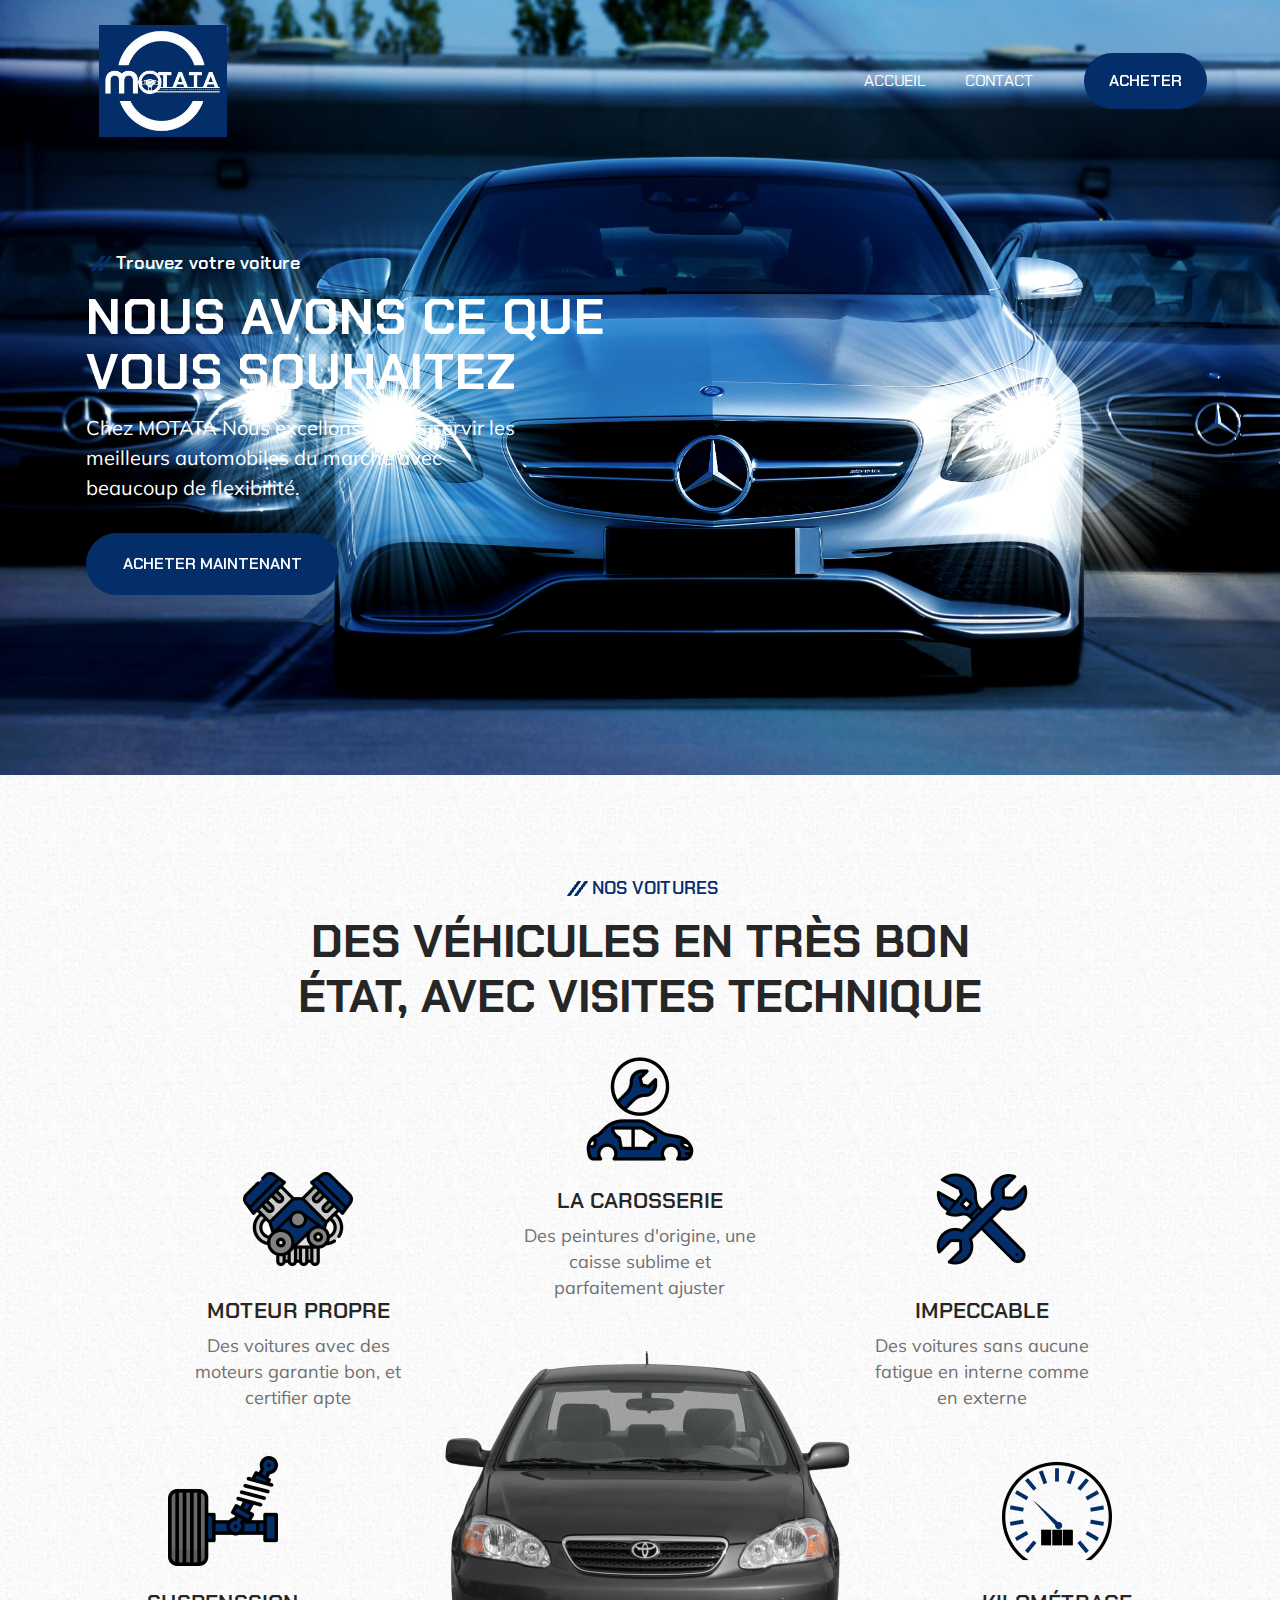
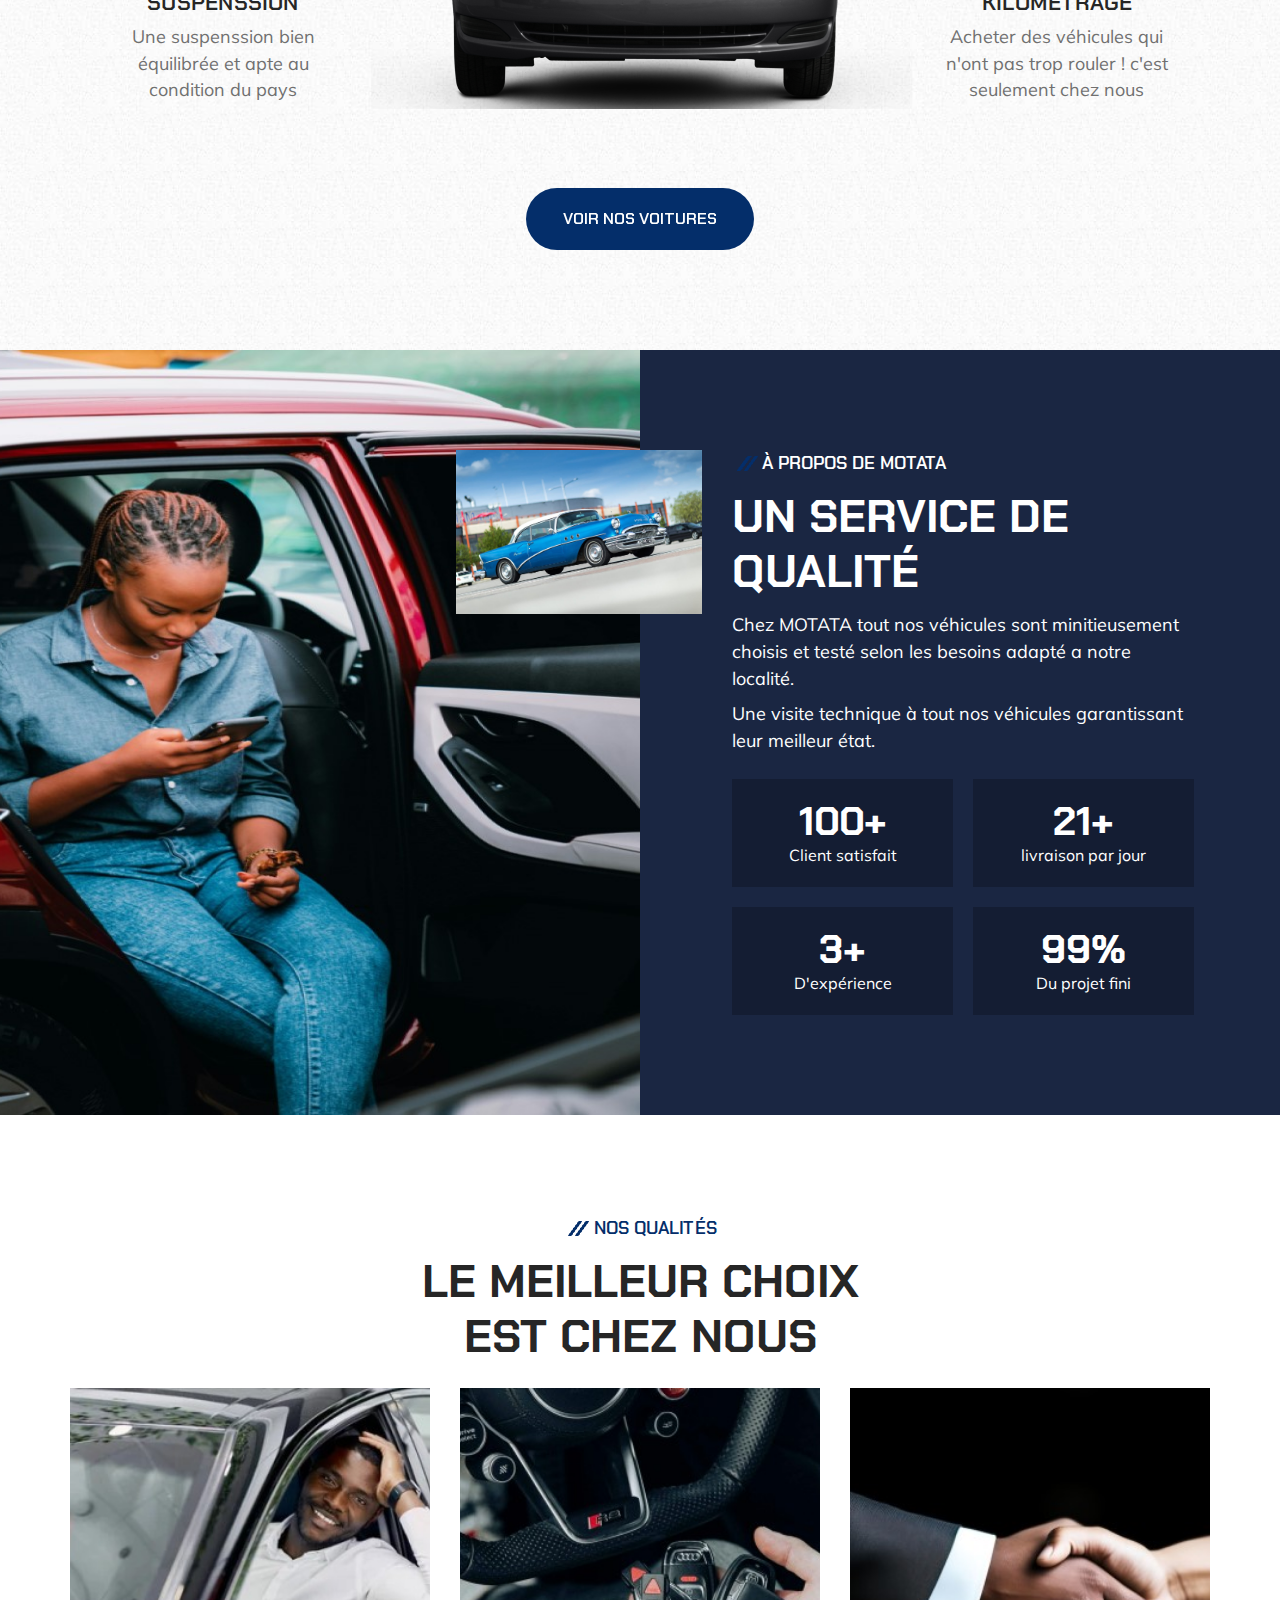
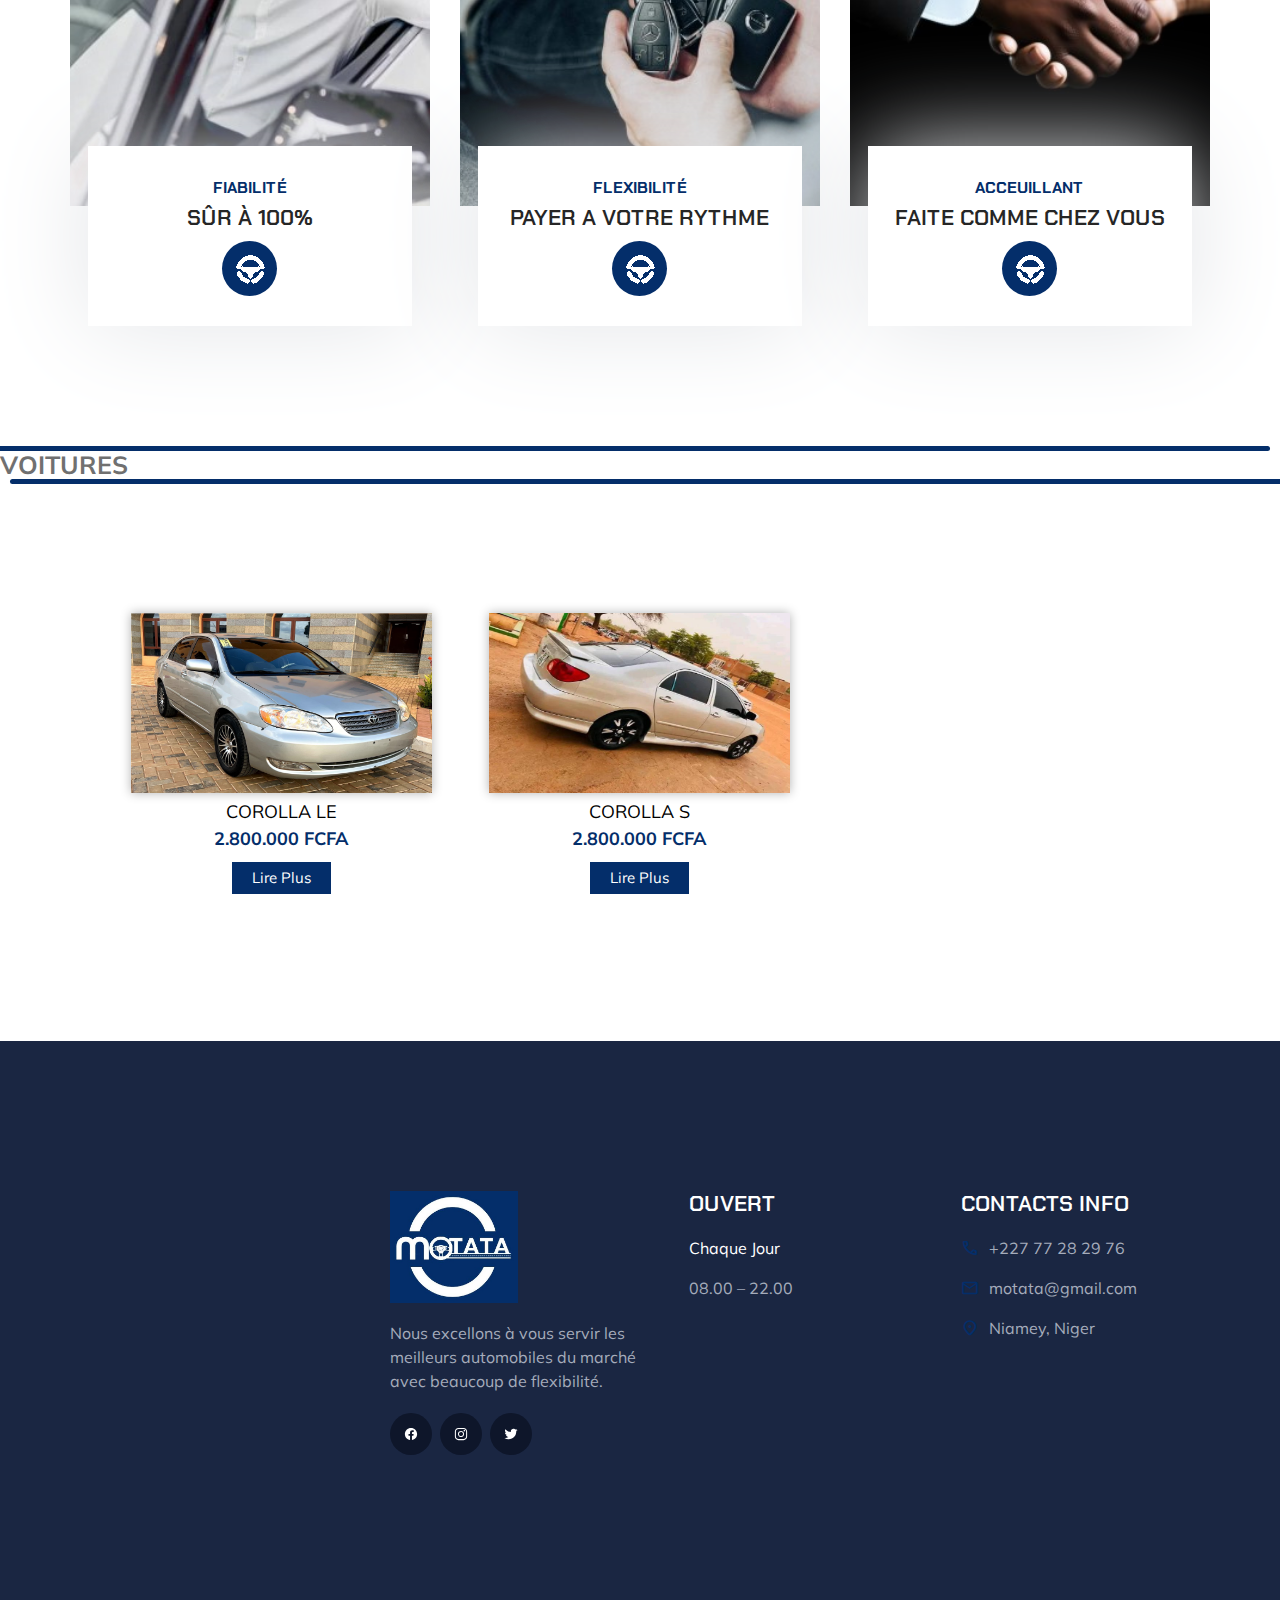
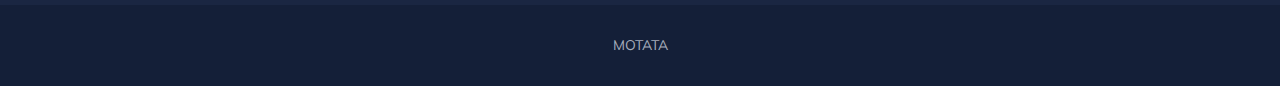
==== index.html @ 0cacd3db "i" ====
<!DOCTYPE html>
<html lang="en">

<head>
  <meta charset="UTF-8">
  <meta http-equiv="X-UA-Compatible" content="IE=edge">
  <meta name="viewport" content="width=device-width, initial-scale=1.0">

  <!-- 
    - primary meta tags
  -->
  <title>MOTATA</title>
  <meta name="title" content="MOTATA">
  <meta name="description" content="MOTATA est la meilleure entreprise en matière d'automobile">

  <!-- 
    - favicon
  -->
  <link rel="shortcut icon" href="./favicon.png" type="image/svg+xml">

  <!-- 
    - google font link
  -->
  <link rel="preconnect" href="https://fonts.googleapis.com">
  <link rel="preconnect" href="https://fonts.gstatic.com" crossorigin>
  <link href="https://fonts.googleapis.com/css2?family=Chakra+Petch:wght@400;600;700&family=Mulish&display=swap"
    rel="stylesheet">

  <!-- 
    - material icon font
  -->
  <link rel="stylesheet"
    href="https://fonts.googleapis.com/css2?family=Material+Symbols+Rounded:opsz,wght,FILL,GRAD@40,600,0,0" />

  <!-- 
    - custom css link
  -->
  <link rel="stylesheet" href="./assets/css/style.css">

  <!-- 
    - preload images
  -->
  <link rel="preload" as="image" href="./assets/images/Banner.jpg">
  <link rel="preload" as="image" href="./assets/images/Banner.png">

</head>

<body>

  <!-- 
    - #HEADER
  -->

  <header class="header">
    <div class="container">

      <a href="#" class="logo">
        <img src="./assets/images/logo.png" width="128" height="63" alt="autofix home">
      </a>

      <nav class="navbar" data-navbar>
        <ul class="navbar-list">

          <li>
            <a href="#" class="navbar-link">Accueil</a>
          </li>

          <li>
            <a href="https://wa.me/22777282976" class="navbar-link">Contact</a>
          </li>

        </ul>
      </nav>

      <a href="https://surveyheart.com/form/664c59cbda06d43cc4a188f7" class="btn btn-primary">
        <span class="span">Acheter</span>
      </a>

      <button class="nav-toggle-btn" aria-label="toggle menu" data-nav-toggler>
        <span class="nav-toggle-icon icon-1"></span>
        <span class="nav-toggle-icon icon-2"></span>
        <span class="nav-toggle-icon icon-3"></span>
      </button>

    </div>
  </header>





  <main>
    <article>

      <!-- 
        - #HERO
      -->

      <section class="hero has-bg-image" aria-label="home" style="background-image: url('./assets/images/Banner.png')">
        <div class="container">

          <div class="hero-content">

            <p class="section-subtitle :dark">Trouvez votre voiture</p>

            <h1 class="h1 section-title">Nous avons ce que vous souhaitez</h1>

            <p class="section-text">
              Chez MOTATA Nous excellons à vous servir les meilleurs automobiles du marché avec beaucoup de flexibilité.
            </p>

            <a href="#cars" class="btn">
              <span class="span">Acheter Maintenant</span>
            </a>
      </section>





      <!-- 
        - #SERVICE
      -->

      <section class="section service has-bg-image" aria-labelledby="service-label"
        style="background-image: url('./assets/images/service-bg.jpg')">
        <div class="container">

          <p class="section-subtitle :light" id="service-label">NOS VOITURES</p>

          <h2 class="h2 section-title">Des véhicules en très bon état, avec visites technique</h2>

          <ul class="service-list">

            <li>
              <div class="service-card">

                <figure class="card-icon">
                  <img src="./assets/images/services-1.png" width="110" height="110" loading="lazy" alt="Engine Repair">
                </figure>

                <h3 class="h3 card-title">Moteur Propre</h3>

                <p class="card-text">
                  Des voitures avec des moteurs garantie bon, et certifier apte
                </p>

              </div>
            </li>

            <li>
              <div class="service-card">

                <figure class="card-icon">
                  <img src="./assets/images/services-2.png" width="110" height="110" loading="lazy" alt="Brake Repair">
                </figure>

                <h3 class="h3 card-title">La carosserie</h3>

                <p class="card-text">
                  Des peintures d'origine, une caisse sublime et parfaitement ajuster
                </p>

              </div>
            </li>

            <li>
              <div class="service-card">

                <figure class="card-icon">
                  <img src="./assets/images/services-3.png" width="110" height="110" loading="lazy" alt="Tire Repair">
                </figure>

                <h3 class="h3 card-title">Impeccable</h3>

                <p class="card-text">
                  Des voitures sans aucune fatigue en interne comme en externe
                </p>

              </div>
            </li>

            <li>
              <div class="service-card">

                <figure class="card-icon">
                  <img src="./assets/images/services-4.png" width="110" height="110" loading="lazy"
                    alt="Battery Repair">
                </figure>

                <h3 class="h3 card-title">Suspenssion</h3>

                <p class="card-text">
                  Une suspenssion bien équilibrée et apte au condition du pays
                </p>

              </div>
            </li>

            <li class="service-banner">
              <img src="./assets/images/services-5.png" width="646" height="380" loading="lazy" alt="Red Car"
                class="move-anim">
            </li>

            <li>
              <div class="service-card">

                <figure class="card-icon">
                  <img src="./assets/images/services-6.png" width="110" height="110" loading="lazy"
                    alt="Steering Repair">
                </figure>

                <h3 class="h3 card-title">Kilométrage</h3>

                <p class="card-text">
                  Acheter des véhicules qui n'ont pas trop rouler ! c'est seulement chez nous
                </p>

              </div>
            </li>

          </ul>

          <a href="#cars" class="btn">
            <span class="span">VOIR NOS VOITURES</span>
          </a>

        </div>
      </section>





      <!-- 
        - #ABOUT
      -->

      <section class="section about has-before" aria-labelledby="about-label">
        <div class="container">

          <figure class="about-banner">
            <img src="./assets/images/about-banner.jpg" width="540" height="540" loading="lazy"
              alt="vehicle repire equipments" class="w-100">
          </figure>

          <div class="about-content">

            <p class="section-subtitle :dark">À propos de MOTATA</p>

            <h2 class="h2 section-title">Un service de qualité</h2>

            <p class="section-text">
              Chez MOTATA tout nos véhicules sont minitieusement choisis et testé selon les besoins adapté a notre localité.
            </p>

            <p class="section-text">
              Une visite technique à tout nos véhicules garantissant leur meilleur état.
            </p>

            <ul class="about-list">

              <li class="about-item">
                <p>
                  <strong class="display-1 strong">100+</strong> Client satisfait
                </p>
              </li>

              <li class="about-item">
                <p>
                  <strong class="display-1 strong">21+</strong> livraison par jour
                </p>
              </li>

              <li class="about-item">
                <p>
                  <strong class="display-1 strong">3+</strong> D'expérience
                </p>
              </li>

              <li class="about-item">
                <p>
                  <strong class="display-1 strong">99%</strong> Du projet fini
                </p>
              </li>

            </ul>

          </div>

        </div>
      </section>





      <!-- 
        - #WORK
      -->

      <section class="section work" aria-labelledby="work-label">
        <div class="container">

          <p class="section-subtitle :light" id="work-label">Nos qualités</p>

          <h2 class="h2 section-title">Le meilleur choix est chez nous</h2>

          <ul class="has-scrollbar">

            <li class="scrollbar-item">
              <div class="work-card">

                <figure class="card-banner img-holder" style="--width: 350; --height: 406;">
                  <img src="./assets/images/work-1.jpg" width="350" height="406" loading="lazy" alt="Engine Repair"
                    class="img-cover">
                </figure>

                <div class="card-content">
                  <p class="card-subtitle">FIABILITÉ</p>

                  <h3 class="h3 card-title">Sûr à 100%</h3>

                  <a href="#" class="card-btn">
                    <img src="./favicon 2.png">
                  </a>
                </div>

              </div>
            </li>

            <li class="scrollbar-item">
              <div class="work-card">

                <figure class="card-banner img-holder" style="--width: 350; --height: 406;">
                  <img src="./assets/images/work-2.jpg" width="350" height="406" loading="lazy" alt="Car Tyre change"
                    class="img-cover">
                </figure>

                <div class="card-content">
                  <p class="card-subtitle">FLEXIBILITÉ</p>

                  <h3 class="h3 card-title">Payer a votre rythme</h3>

                  <a href="#" class="card-btn">
                    <img src="./favicon 2.png">
                  </a>
                </div>

              </div>
            </li>

            <li class="scrollbar-item">
              <div class="work-card">

                <figure class="card-banner img-holder" style="--width: 350; --height: 406;">
                  <img src="./assets/images/work-3.jpg" width="350" height="406" loading="lazy" alt="Battery Adjust"
                    class="img-cover">
                </figure>

                <div class="card-content">
                  <p class="card-subtitle">ACCEUILLANT</p>

                  <h3 class="h3 card-title">Faite comme chez vous</h3>

                  <a href="#" class="card-btn">
                  <img src="./favicon 2.png">
                  </a>
                </div>

              </div>
            </li>

          </ul>

        </div>
      </section>
    </article>
  </main>
  <section id="cars">
    <h1 class="section_title">Voitures</h1>
    <div class="images">
        <ul>
            <li class="car">
                <div>
                    <img src="Voitures/le4.jpg" alt="">
                </div>
                <span>COROLLA LE</span>
                <span class="prix">2.800.000 FCFA</span>
                <a href="Fiche technique a.html">Lire Plus</a>
             </li>
             <li class="car">
              <div>
                  <img src="Voitures/s3.jpg" alt="">
              </div>
              <span>COROLLA S</span>
              <span class="prix">2.800.000 FCFA</span>
              <a href="Fiche technique b.html">Lire Plus</a>
            </li>
            
             
                            
            
        </ul>
    </div>
</section>

    </article>
  </main>





  <!-- 
    - #FOOTER
  -->

  <footer class="footer">

    <div class="footer-top section">
      <div class="container">

        <div class="footer-brand">

          <a href="#" class="logo">
            <img src="./assets/images/logo.png" width="128" height="63" alt="autofix home">
          </a>

          <p class="footer-text">
            Nous excellons à vous servir les meilleurs automobiles du marché avec beaucoup de flexibilité.
          </p>

          <ul class="social-list">

            <li>
              <a href="https://www.facebook.com/profile.php?id=61562263300614&mibextid=ZbWKwL" class="social-link">
                <img src="./assets/images/facebook.svg" alt="facebook">
              </a>
            </li>

            <li>
              <a href="#" class="social-link">
                <img src="./assets/images/instagram.svg" alt="instagram">
              </a>
            </li>

            <li>
              <a href="#" class="social-link">
                <img src="./assets/images/twitter.svg" alt="twitter">
              </a>
            </li>

          </ul>

        </div>

        <ul class="footer-list">

          <li>
            <p class="h3">Ouvert</p>
          </li>

          <li>
            <p class="p">Chaque Jour</p>

           <li>
           <span class="span">08.00 – 22.00</span>
          </li>

        </ul>

        <ul class="footer-list">

          <li>
            <p class="h3">Contacts Info</p>
          </li>

          <li>
            <a href="tel:+01234567890" class="footer-link">
              <span class="material-symbols-rounded">call</span>

              <span class="span">+227 77 28 29 76</span>
            </a>
          </li>

          <li>
            <a href="mailto:bigboximmob@gmail.com" class="footer-link">
              <span class="material-symbols-rounded">mail</span>

              <span class="span">motata@gmail.com</span>
            </a>
          </li>

          <li>
            <address class="footer-link address">
              <span class="material-symbols-rounded">location_on</span>

              <span class="span">Niamey, Niger</span>
            </address>
          </li>

        </ul>

      </div>

      <img src="./assets/images/footer-shape-3.png" width="637" height="173" loading="lazy" alt="Shape"
        class="shape shape-3 move-anim">

    </div>

    <div class="footer-bottom">
      <div class="container">

        <p class="copyright">MOTATA</p>

        <img src="./assets/images/footer-shape-2.png" width="778" height="335" loading="lazy" alt="Shape"
          class="shape shape-2">

        <img src="./assets/images/footer-shape-1.png" width="805" height="652" loading="lazy" alt="Red Car"
          class="shape shape-1 move-anim">

      </div>
    </div>

  </footer>





  <!-- 
    - custom js link
  -->
  <script src="./assets/js/script.js"></script>

</body>

</html>
---- assets/css/style.css ----
/*-----------------------------------*\
  #style.css
\*-----------------------------------*/

/**
 * copyright 2022 codewithsadee
 */





/*-----------------------------------*\
  #CUSTOM PROPERTY
\*-----------------------------------*/

:root {

  /**
   * colors
   */

  --international-orange-engineering: #042e6a;
  --cadet-blue-creyola: hsl(222, 14%, 69%);
  --oxford-blue-1: hsl(222, 47%, 15%);
  --oxford-blue-2: hsl(222, 44%, 14%);
  --oxford-blue-3: hsl(222, 50%, 11%);
  --sonic-silver: hsl(0, 0%, 44%);
  --space-cadet: hsl(222, 44%, 18%);
  --pastel-pink: hsl(1, 53%, 75%);
  --eerie-black: hsl(0, 0%, 15%);
  --light-gray: hsl(0, 0%, 80%);
  --white: hsl(0, 0%, 100%);

  /**
   * typography
   */

  --ff-chakra-petch: 'Chakra Petch', sans-serif;
  --ff-mulish: 'Mulish', sans-serif;
  
  --fs-1: 3.5rem;
  --fs-2: 3rem;
  --fs-3: 2.4rem;
  --fs-4: 1.8rem;
  --fs-5: 1.4rem;
  --fs-6: 1.2rem;
  
  --fw-400: 400;
  --fw-600: 600;
  --fw-700: 700;

  /**
   * spacing
   */

  --section-padding: 60px;

  /**
   * box shadow
   */

  --shadow: 0px 0px 100px 0px hsl(216, 9%, 90%);

  /**
   * border radius
   */

  --radius-pill: 100px;
  --radius-circle: 50%;

  /**
   * transition
   */

  --transition: 0.25s ease;
  --cubic-out: cubic-bezier(0.05, 0.83, 0.52, 0.97);

}





/*-----------------------------------*\
  #RESET
\*-----------------------------------*/

*,
*::before,
*::after {
  margin: 0;
  padding: 0;
  box-sizing: border-box;
}

li { list-style: none; }

a,
img,
span,
button { display: block; }

a {
  color: inherit;
  text-decoration: none;
}

img { height: auto; }

button {
  background: none;
  border: none;
  font: inherit;
  cursor: pointer;
}

address { font-style: normal; }

html {
  font-family: var(--ff-mulish);
  font-size: 10px;
  scroll-behavior: smooth;
}

body {
  background-color: var(--white);
  color: var(--sonic-silver);
  font-size: 1.6rem;
  line-height: 1.5;
}

:focus-visible { outline-offset: 4px; }

::-webkit-scrollbar { width: 10px; }

::-webkit-scrollbar-track { background-color: hsl(0, 0%, 98%); }

::-webkit-scrollbar-thumb { background-color: hsl(0, 0%, 80%); }

::-webkit-scrollbar-thumb:hover { background-color: hsl(0, 0%, 70%); }





/*-----------------------------------*\
  #REUSED STYLE
\*-----------------------------------*/

.container { padding-inline: 16px; }

.material-symbols-rounded {
  --fs: 1em;
  font-variation-settings: 'FILL' 0, 'wght' 600, 'GRAD' 0, 'opsz' 40;
  font-size: var(--fs);
  width: 1em;
  overflow: hidden;
}

.has-bg-image {
  background-repeat: no-repeat;
  background-size: cover;
  background-position: left;
}

.section-subtitle {
  max-width: max-content;
  font-family: var(--ff-chakra-petch);
  font-size: var(--fs-5);
  font-weight: var(--fw-600);
  text-transform: uppercase;
  margin-block-end: 12px;
  margin-inline: auto;
}

.section-subtitle::before {
  content: "";
  display: inline-block;
  height: 15px;
  width: 30px;
  margin-block-end: -2px;
  background-repeat: no-repeat;
  background-size: contain;
  background-position: center;
}

.section-subtitle.\:dark { color: var(--white); }

.section-subtitle.\:dark::before { background-image: url('../images/text-bars-light.png'); }

.section-subtitle.\:light { color: var(--international-orange-engineering); }

.section-subtitle.\:light::before { background-image: url('../images/text-bars-dark.png'); }

.section-title { text-align: center; }

.h1,
.h2,
.h3,
.display-1 {
  font-family: var(--ff-chakra-petch);
  font-weight: var(--fw-700);
  text-transform: uppercase;
}

.display-1 { font-size: var(--fs-1); }

.h1 {
  color: var(--white);
  font-size: var(--fs-2);
  line-height: 1.1;
  letter-spacing: 1px;
}

.h2,
.h3 {
  color: var(--eerie-black);
  font-weight: var(--fw-600);
  line-height: 1.2;
}

.h2 { font-size: var(--fs-3); }

.h3 { font-size: var(--fs-4); }

.btn {
  background-color: var(--international-orange-engineering);
  color: var(--white);
  max-width: max-content;
  font-family: var(--ff-chakra-petch);
  font-weight: var(--fw-600);
  text-transform: uppercase;
  display: flex;
  align-items: center;
  gap: 8px;
  padding: 12px 20px;
  border: 1px solid transparent;
  border-radius: var(--radius-pill);
  transition: var(--transition);
  will-change: transform;
}

.btn:is(:hover, :focus-visible) {
  transform: translateY(-5px);
  background-color: var(--oxford-blue-3);
  border-color: var(--white);
}

.move-anim { animation: moving 2s ease-in-out infinite alternate; }

@keyframes moving {
  0% { transform: translateY(0); }
  100% { transform: translateY(10px); }
}

.section { padding-block: var(--section-padding); }

.btn-link {
  font-family: var(--ff-chakra-petch);
  text-transform: uppercase;
  color: var(--international-orange-engineering);
  font-weight: var(--fw-700);
}

.w-100 { width: 100%; }

.img-holder {
  aspect-ratio: var(--width) / var(--height);
  background-color: var(--light-gray);
  overflow: hidden;
}

.img-cover {
  width: 100%;
  height: 100%;
  object-fit: cover;
}

.has-scrollbar {
  display: flex;
  align-items: center;
  gap: 30px;
  overflow-x: auto;
  scroll-snap-type: inline mandatory;
  padding-block-end: 20px;
}

.scrollbar-item {
  min-width: 100%;
  scroll-snap-align: start;
}

.has-scrollbar::-webkit-scrollbar { height: 16px; }

.has-scrollbar::-webkit-scrollbar-track {
  background-color: var(--pastel-pink);
  border-radius: 20px;
}

.has-scrollbar::-webkit-scrollbar-thumb {
  background-color: var(--international-orange-engineering);
  border-radius: 20px;
  border: 3px solid var(--pastel-pink);
}

.has-scrollbar::-webkit-scrollbar-button { width: 15%; }





/*-----------------------------------*\
  #HEADER
\*-----------------------------------*/

.header .btn { display: none; }

.header {
  position: absolute;
  top: 0;
  left: 0;
  width: 100%;
  padding: 40px 15px;
  padding-inline-start: 40px;
  z-index: 4;
}

.header .container {
  display: flex;
  justify-content: space-between;
  align-items: center;
}

.logo img { width: 100px; }

.nav-toggle-icon {
  width: 30px;
  height: 2px;
  background-color: var(--white);
  transition: var(--transition);
}

.nav-toggle-icon:not(:last-child) { margin-block-end: 7px; }

.nav-toggle-btn.active .icon-2 {
  opacity: 0;
  transform: translateX(-10px);
}

.nav-toggle-btn.active .icon-1 { transform: rotate(45deg) translate(8px, 8px); }

.nav-toggle-btn.active .icon-3 { transform: rotate(-45deg) translate(4px, -4px); }

.navbar {
  position: absolute;
  top: 100px;
  right: 30px;
  background-color: var(--international-orange-engineering);
  min-width: max-content;
  width: 30%;
  transform: translateY(20px);
  opacity: 0;
  visibility: hidden;
  transition: 0.25s var(--cubic-out);
  z-index: 2;
}

.navbar.active {
  transform: translateY(0);
  opacity: 1;
  visibility: visible;
  transition-duration: 0.5s;
}

.navbar-link {
  font-family: var(--ff-chakra-petch);
  font-size: var(--fs-5);
  text-transform: uppercase;
  color: var(--white);
  padding: 10px 20px;
  transition: var(--transition);
}

.navbar-link:is(:hover, :focus-visible) {
  background-color: var(--white);
  color: var(--international-orange-engineering);
}




/*-----------------------------------*\
  #HERO
\*-----------------------------------*/

.hero {
  position: relative;
  padding-block-start: calc(var(--section-padding) + 70px);
  text-align: center;
  z-index: 1;
  overflow: hidden;
}

.hero .container {
  display: grid;
  gap: 30px;
}

.hero .section-subtitle { text-transform: unset; }

.hero .section-text {
  color: var(--white);
  margin-block: 14px 18px;
}

.hero .btn { margin-inline: auto; }




/*-----------------------------------*\
  #SERVICE
\*-----------------------------------*/

.service-banner { display: none; }

.service { text-align: center; }

.service-list {
  gap: 0;
  margin-block-end: 40px;
}

.service-card .card-icon {
  max-width: max-content;
  margin-inline: auto;
  margin-block-end: 24px;
}

.service-card .card-text {
  line-height: 1.2;
  margin-block: 8px;
}

.service .btn { margin-inline: auto; }





/*-----------------------------------*\
  #ABOUT
\*-----------------------------------*/

.about {
  background-color: var(--space-cadet);
  color: var(--white);
  text-align: center;
}

.about .container {
  display: grid;
  gap: 50px;
}

.about .section-title { color: var(--white); }

.about .section-text:nth-child(3) { margin-block: 12px 8px; }

.about-list {
  display: grid;
  gap: 25px;
  margin-block-start: 25px;
}

.about-item {
  background-color: var(--oxford-blue-2);
  padding: 40px 20px;
  transition: var(--transition);
}

.about-item:hover {
  background-color: var(--international-orange-engineering);
  transform: translateY(-8px);
}

.about-item .strong {
  display: block;
  line-height: 1.1;
}





/*-----------------------------------*\
  #WORK
\*-----------------------------------*/

.work .container { padding-inline: 0; }

.work .section-title { margin-block-end: 24px; }

.work-card { position: relative; }

.work-card .card-content {
  background-color: var(--white);
  max-width: 90%;
  padding: 30px 10px;
  margin-block-start: -60px;
  margin-inline: auto;
  position: relative;
  text-align: center;
  box-shadow: var(--shadow);
}

.work-card .card-subtitle {
  font-family: var(--ff-chakra-petch);
  text-transform: uppercase;
  color: var(--international-orange-engineering);
  font-weight: var(--fw-700);
  margin-block-end: 5px;
}

.work-card .card-title { margin-block-end: 10px; }

.work-card .card-btn {
  background-color: var(--international-orange-engineering);
  color: var(--white);
  font-size: 2rem;
  margin-inline: auto;
  width: 38px;
  height: 38px;
  display: grid;
  place-items: center;
  border-radius: var(--radius-circle);
}





/*-----------------------------------*\
  #FOOTER
\*-----------------------------------*/

.footer { color: var(--cadet-blue-creyola); }

.footer .shape { display: none; }

.footer-top { background-color: var(--space-cadet); }

.footer-top .container {
  display: grid;
  gap: 40px;
}

.footer-text { margin-block: 18px 20px; }

.social-list {
  display: flex;
  gap: 8px;
}

.social-link {
  background-color: var(--oxford-blue-3);
  padding: 14px;
  border-radius: var(--radius-circle);
  transition: var(--transition);
}

.social-link:is(:hover, :focus-visible) {
  background-color: var(--international-orange-engineering);
  transform: translateY(-5px);
}

.footer .h3 {
  color: var(--white);
  margin-block-end: 18px;
}

.footer-list .p {
  color: var(--white);
  font-weight: var(--fw-400);
  margin-block-end: 7px;
}

.footer-list li:not(:first-child) { margin-block-start: 16px; }

.footer-link {
  display: flex;
  align-items: center;
  gap: 10px;
}

.footer-link:is(:hover, :focus-visible) { color: var(--international-orange-engineering); }

.footer-link .material-symbols-rounded {
  flex-shrink: 0;
  font-size: 1.8rem;
  color: var(--international-orange-engineering);
}

.footer-bottom {
  background-color: var(--oxford-blue-1);
  padding-block: 20px;
}

.copyright {
  text-align: center;
  font-size: var(--fs-6);
}






/*-----------------------------------*\
  #MEDIA QUERIES
\*-----------------------------------*/

/**
 * responsive for large than 575px screen
 */

@media (min-width: 575px) {

  /**
   * CUSTOM PROPERTY
   */

  :root {

    /**
     * typography
     */

    --fs-2: 4rem;
    --fs-3: 2.8rem;
    --fs-4: 2rem;

  }



  /**
   * REUSED STYLE
   */

  .container {
    max-width: 540px;
    width: 100%;
    margin-inline: auto;
  }

  .section-subtitle { --fs-5: 1.6rem; }

  .h2 { font-weight: var(--fw-700); }



  /**
   * HERO
   */

  .hero .container { max-width: unset; }

  .hero-content {
    max-width: 520px;
    margin-inline: auto;
  }

  .hero .section-text { font-size: 1.8rem; }



  /**
   * SERVICE
   */

  .service .section-title { margin-block-end: 30px; }

  .service-list {
    display: grid;
    grid-template-columns: 1fr 1fr;
    gap: 30px;
    margin-block-end: 40px;
  }

  

  /**
   * ABOUT
   */

  .about-list {
    grid-template-columns: 1fr 1fr;
    gap: 20px;
  }

  .about-item { padding-block: 20px; }



  /**
   * WORK
   */

  .scrollbar-item { min-width: calc(50% - 15px); }



  /**
   * FOOTER
   */

  .footer-top {
    position: relative;
    overflow: hidden;
  }

  .footer-top .container { grid-template-columns: 1fr 1fr; }

  .footer .shape-3 {
    display: block;
    position: absolute;
    bottom: -30px;
    right: 0;
  }

}





/**
 * responsive for large than 768px screen
 */

@media (min-width: 768px) {

  /**
   * CUSTOM PROPERTY
   */

  :root {

    /**
     * typography
     */

    --fs-1: 4rem;
    --fs-2: 5rem;
    --fs-3: 3.4rem;

  }



  /**
   * REUSED STYLE
   */

  .container,
  .hero-content { max-width: 720px; }

  .btn { padding: 16px 32px; }

  .section-subtitle { --fs-5: 1.8rem; }

  .section-title:not(.h1) {
    max-width: 500px;
    margin-inline: auto;
  }



  /**
   * HERO
   */

  .hero { --section-padding: 120px; }

  .hero .section-text { margin-block-end: 30px; }



  /**
   * SERVICE
   */

  .service-banner {
    display: block;
    position: relative;
  }

  .service-list { grid-template-columns: repeat(3, 1fr); }

  .service-banner img {
    position: absolute;
    top: 0;
    left: -25%;
    margin-block-start: 15%;
    width: 150%;
    transform-origin: top;
  }



  /**
   * ABOUT
   */
   
  .about-banner { max-width: max-content; }

  .about-banner,
  .about .section-text { margin-inline: auto; }

  .about .section-text { max-width: 520px; }



  /**
   * FOOTER
   */

  .footer-top .container { grid-template-columns: 1fr 0.9fr 0.9fr; }

  .copyright { --fs-6: 1.4rem; }

}





/**
 * responsive for large than 992px screen
 */

@media (min-width: 992px) {

  /**
   * CUSTOM PROPERTY
   */

  :root {

    /**
     * typography
     */

    --fs-2: 4.4rem;
    --fs-3: 3.8rem;
    --fs-4: 2.2rem;

    /**
     * spacing
     */

    --section-padding: 100px;

  }



  /**
   * REUSED STYLE
   */

  .container { max-width: 960px; }

  .section-text,
  .card-text { font-size: 1.8rem; }



  /**
   * HEADER
   */

  .nav-toggle-btn { display: none; }

  .header .container { gap: 30px; }

  .navbar,
  .navbar.active {
    all: unset;
    display: block;
    margin-inline-start: auto;
  }

  .navbar-list { display: flex; }

  .navbar-link {
    position: relative;
    font-size: unset;
  }

  .navbar-link:is(:hover, :focus-visible) {
    background: none;
    color: var(--white);
  }

  .navbar-link::after {
    content: url("../images/nav-before-img.png");
    position: absolute;
    bottom: -8px;
    left: 50%;
    transform: translateX(-50%);
    opacity: 0;
  }

  .navbar-link:is(:hover, :focus-visible)::after { opacity: 1; }

  .header .btn {
    display: flex;
    padding: 12px 24px;
    font-size: var(--fs-5);
  }



  /**
   * HERO
   */

  .hero {
    text-align: left;
    padding-block-end: 80px;
  }

  .hero .container {
    max-width: 960px;
    grid-template-columns: 1fr 1fr;
  }

  .hero :is(.section-subtitle, .btn) { margin-inline: 0; }

  .hero .section-title { text-align: left; }

  .hero-banner img { width: 55%; }



  /**
   * SERVICE
   */

  .service-card .card-text {
    padding-inline: 25px;
    line-height: 1.45;
    margin-block-end: 15px;
  }

  .service-list li:nth-child(-2n+3) { margin-block-start: 90px; }

  .service-list li:nth-child(4) { margin-inline-end: 60px; }

  .service-list li:nth-child(6) { margin-inline-start: 60px; }

  .service-banner img {
    left: -55%;
    margin-block-start: -30%;
    width: 210%;
  }



  /**
   * ABOUT
   */

  .about {
    position: relative;
    z-index: 1;
  }

  .about,
  .about .section-title { text-align: left; }

  .about .container {
    grid-template-columns: 1fr 0.75fr;
    gap: 30px;
  }

  .about .section-subtitle { margin-inline: 0; }

  .about-banner,
  .about-banner .w-100 { margin-inline: auto 0; }

  .about-banner .w-100 { width: 40%; }

  .about-item { text-align: center; }

  .about::before {
    content: "";
    position: absolute;
    top: 0;
    left: 0;
    width: 50%;
    height: 100%;
    background-image: url('../images/about-abs-banner.png');
    background-repeat: no-repeat;
    background-size: cover;
    background-position: right;
    z-index: -1;
  }



  /**
   * WORK
   */

  .has-scrollbar { overflow-x: visible; }

  .scrollbar-item { min-width: calc(33.33% - 20px); }

}





/**
 * responsive for large than 1200px screen
 */

@media (min-width: 1200px) {

  /**
   * CUSTOM PROPERTY
   */

  :root {

    /**
     * typography
     */

    --fs-2: 5rem;
    --fs-3: 4.6rem;

  }



  /**
   * REUSED STYLE
   */

  .container,
  .hero .container { max-width: 1140px; }

  .btn { padding: 18px 36px; }

  .btn .material-symbols-rounded { --fs: 1.3em; }



  /**
   * HEADER
   */

  .header { padding-block: 25px; }

  .logo img { width: 128px; }

  .header .btn {
    font-size: unset;
    padding-block: 15px;
  }



  /**
   * HERO
   */

  .hero { padding-block: 250px 180px; }

  .hero .container { grid-template-columns: 1fr 0.9fr; }

  .hero .section-text {
    font-size: 2rem;
    padding-inline-end: 120px;
  }

  .hero-banner img { width: 70%; }



  /**
   * SERVICE
   */

  .service .section-title { max-width: 700px; }

  .service-list { margin-block-end: 70px; }

  .service-list li:nth-child(2) .card-text {
    padding-inline: 50px;
  }

  .service-list li:nth-child(-2n+3) {
    margin-block-start: 110px;
  }

  .service-list li:is(:nth-child(1), :nth-child(6)) {
    margin-inline-start: 75px;
  }

  .service-list li:is(:nth-child(3), :nth-child(4)) {
    margin-inline-end: 75px;
  }

  .service-banner img {
    width: max-content;
    left: -41%;
  }



  /**
   * WORK
   */

  .work-card .card-btn {
    font-size: 2.4rem;
    width: 55px;
    height: 55px;
  }



  /**
   * FOOTER
   */

  .footer-top { padding-block: 150px; }

  .footer-top .container { padding-inline-start: 25%; }

  .footer-bottom {
    position: relative;
    padding-block: 30px;
    z-index: 1;
  }

  .footer :is(.shape-1, .shape-2) {
    display: block;
    position: absolute;
    bottom: 0;
    width: 50%;
    pointer-events: none;
    z-index: -1;
  }

  .footer .shape-1 { left: -100px; }

  .footer .shape-2 { left: -50px; }

}





/**
 * responsive for large than 1400px screen
 */

@media (min-width: 1400px) {

  /**
   * CUSTOM PROPERTY
   */

  :root {

    /**
     * typography
     */

    --fs-2: 6rem;

    /**
     * spacing
     */

    --section-padding: 140px;

  }



  /**
   * REUSED STYLE
   */

  :is(.header, .hero) .container { max-width: 1280px; }

  .section-subtitle::before {
    height: 20px;
    margin-inline-end: 5px;
  }



  /**
   * HEADER
   */

  .header .btn { padding: 18px 36px; }



  /**
   * HERO
   */

  .hero { padding-block: 280px; }

  .hero .section-text { padding-inline-end: 90px; }

  .hero-banner img { width: 75%; }



  /**
   * ABOUT
   */

  .about::before { width: 55%; }

  .about-banner .w-100 { width: 50%; }



  /**
   * FOOTER
   */

  .footer-top .container { padding-inline-start: 20%; }

}


#article {
  display: flex;
  align-items: center;
  justify-content: center;
  flex-direction: column;
}
.section_title {
  text-transform: uppercase;
  position: relative;
  font-size: 25px;
}
.section_title:before {
  position: absolute;
  left: 10px;
  bottom: 0;
  content: "";
  background-color: #042e6a;
  width: 100%;
  height: 5px;
  border-radius: 6px;
}
.section_title:after {
  position: absolute;
  top: 0;
  left: -10px;
  content: "";
  background-color: #042e6a;
  width: 100%;
  height: 5px;
  border-radius: 6px;
}
.images {
  margin: 100px auto;
  padding: 0 8%;
}
.images ul {
  display: flex;
  flex-wrap: wrap;
  width: 100%;
}
.images li {
  display: flex;
  flex-direction: column;
  align-items: center;
  margin: 2.665%;
  transition: 0.5s;
  height: 300px;
  width: 28%;
}

.images li div {
  width: 100%;
  height: 60%;
  margin-bottom: 5px;
  box-shadow: 0 0 10px rgba(0,0,0,0.3);
}
.images li div img {
  height: 100%;
  width: 100%;
}

.images li:hover {
  transform: scale(1.1);
  margin: 20px;
}
.images li span {
  color: #000;
  font-size: 18px;
}
#cars li span.prix {
 color: #042e6a;
 font-weight: bold;
 margin-bottom: 10px;
}
#cars li span.prix1 {
  color: #fd0303;
  font-weight: bold;
  margin-bottom: 10px;
}
#cars li a {
  background-color: #042e6a;
  color: #fff;
  padding: 5px 20px;
  font-size: 15px;
}



/*Responsive*/
@media (max-width:682px) {

  #home h1 {
      margin-top: 100px;
  }
  .images li {
      width: 100%;
  }


}
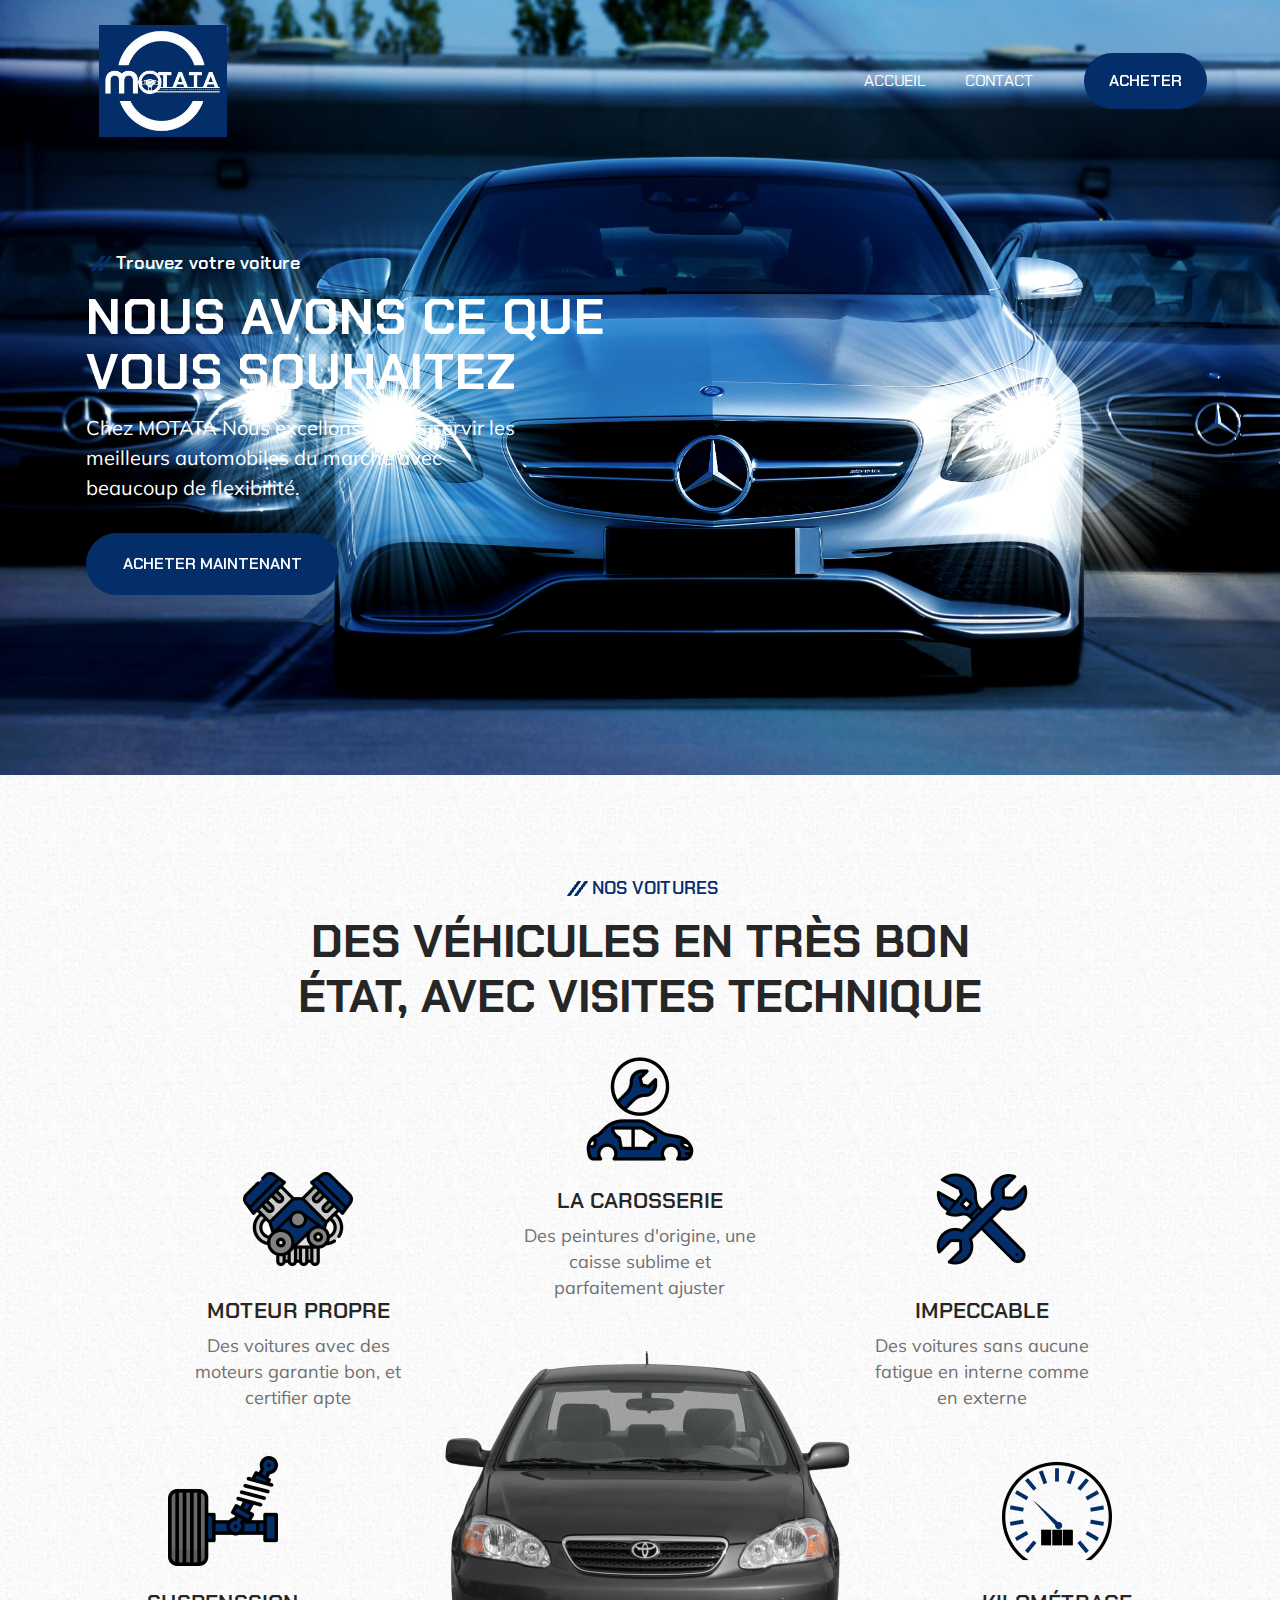
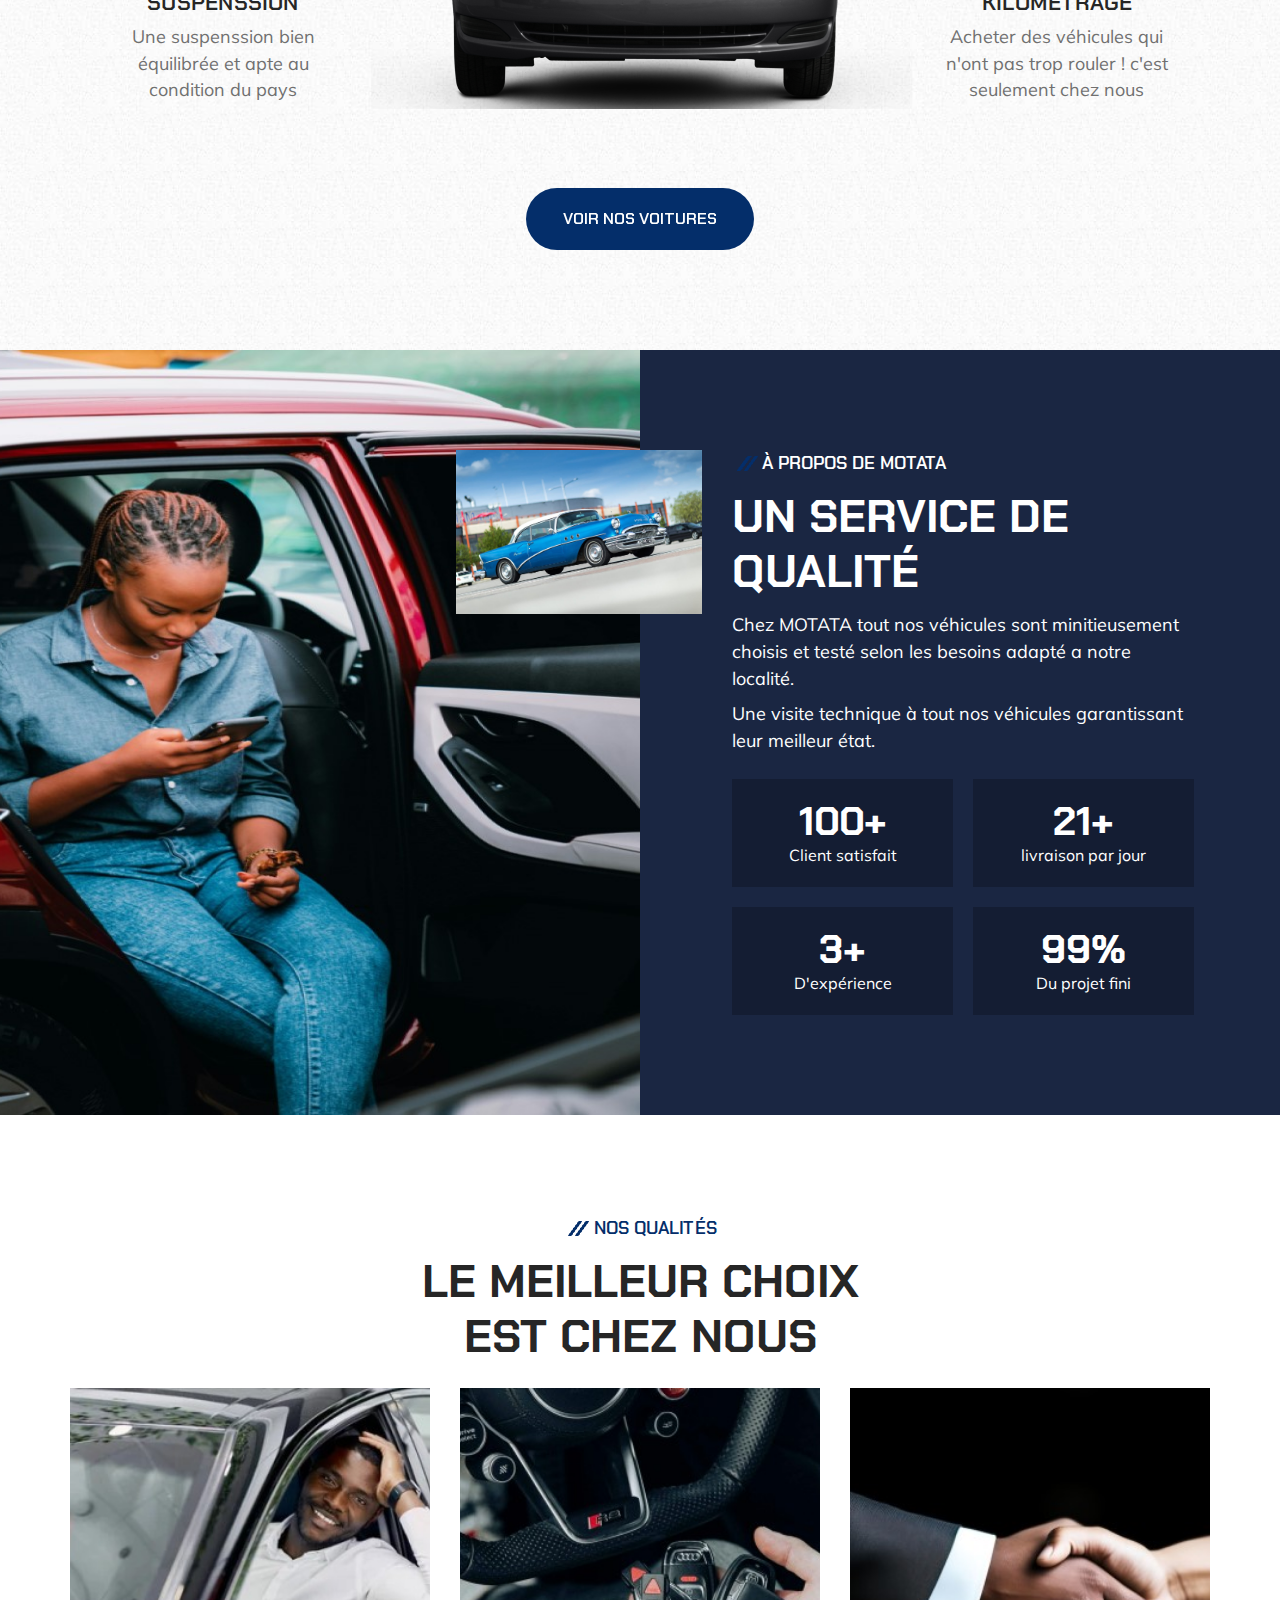
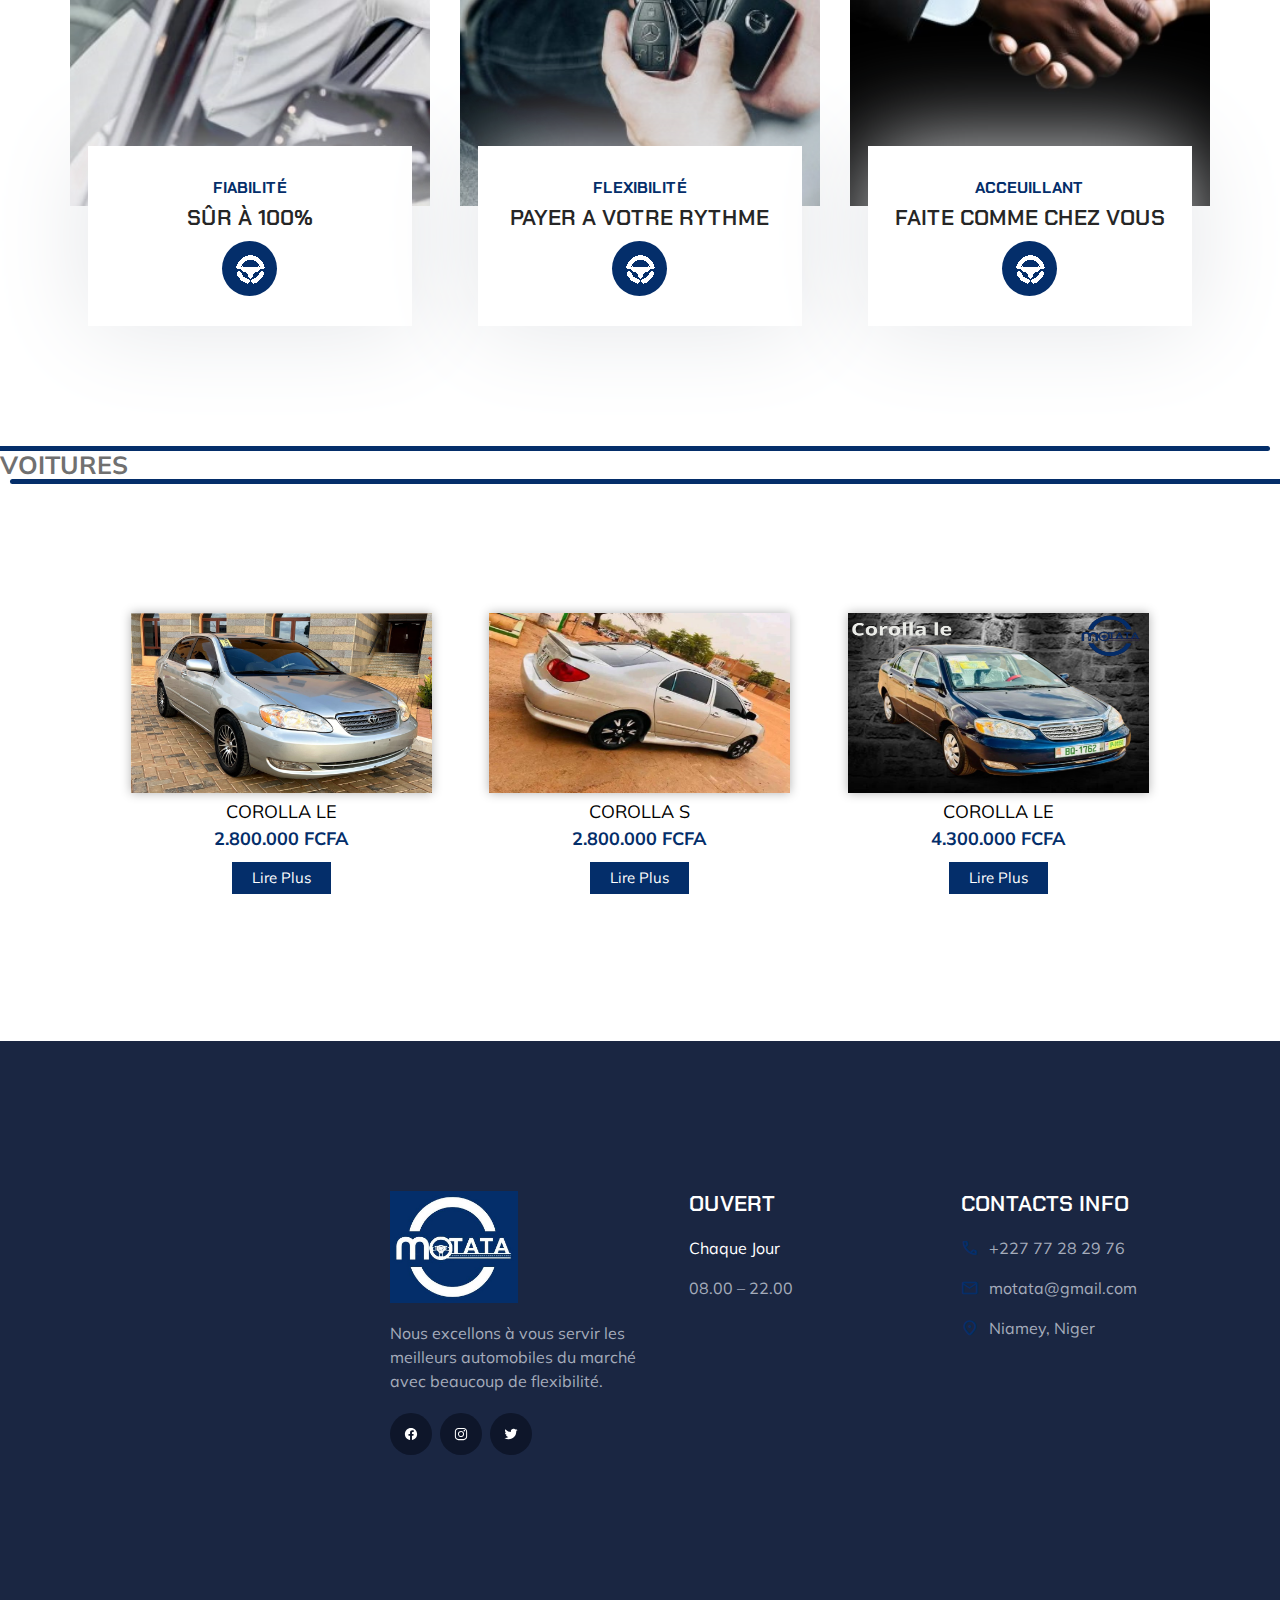
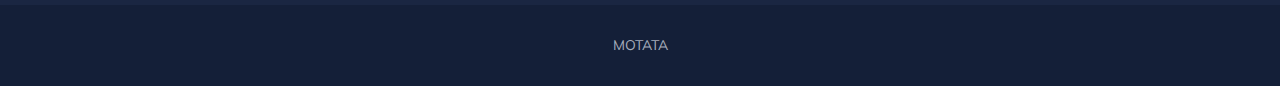
==== commit 31df953d: "mise" ====
--- a/index.html
+++ b/index.html
@@ -396,10 +396,17 @@
               <span>COROLLA S</span>
               <span class="prix">2.800.000 FCFA</span>
               <a href="Fiche technique b.html">Lire Plus</a>
-            </li>
+              </li>
+              <li class="car">
+                <div>
+                    <img src="Voitures/New.png" alt="">
+                </div>
+                <span>COROLLA LE</span>
+                <span class="prix">4.300.000 FCFA</span>
+                <a href="Fiche technique c.html">Lire Plus</a>
+                </li>
             
              
-                            
             
         </ul>
     </div>
